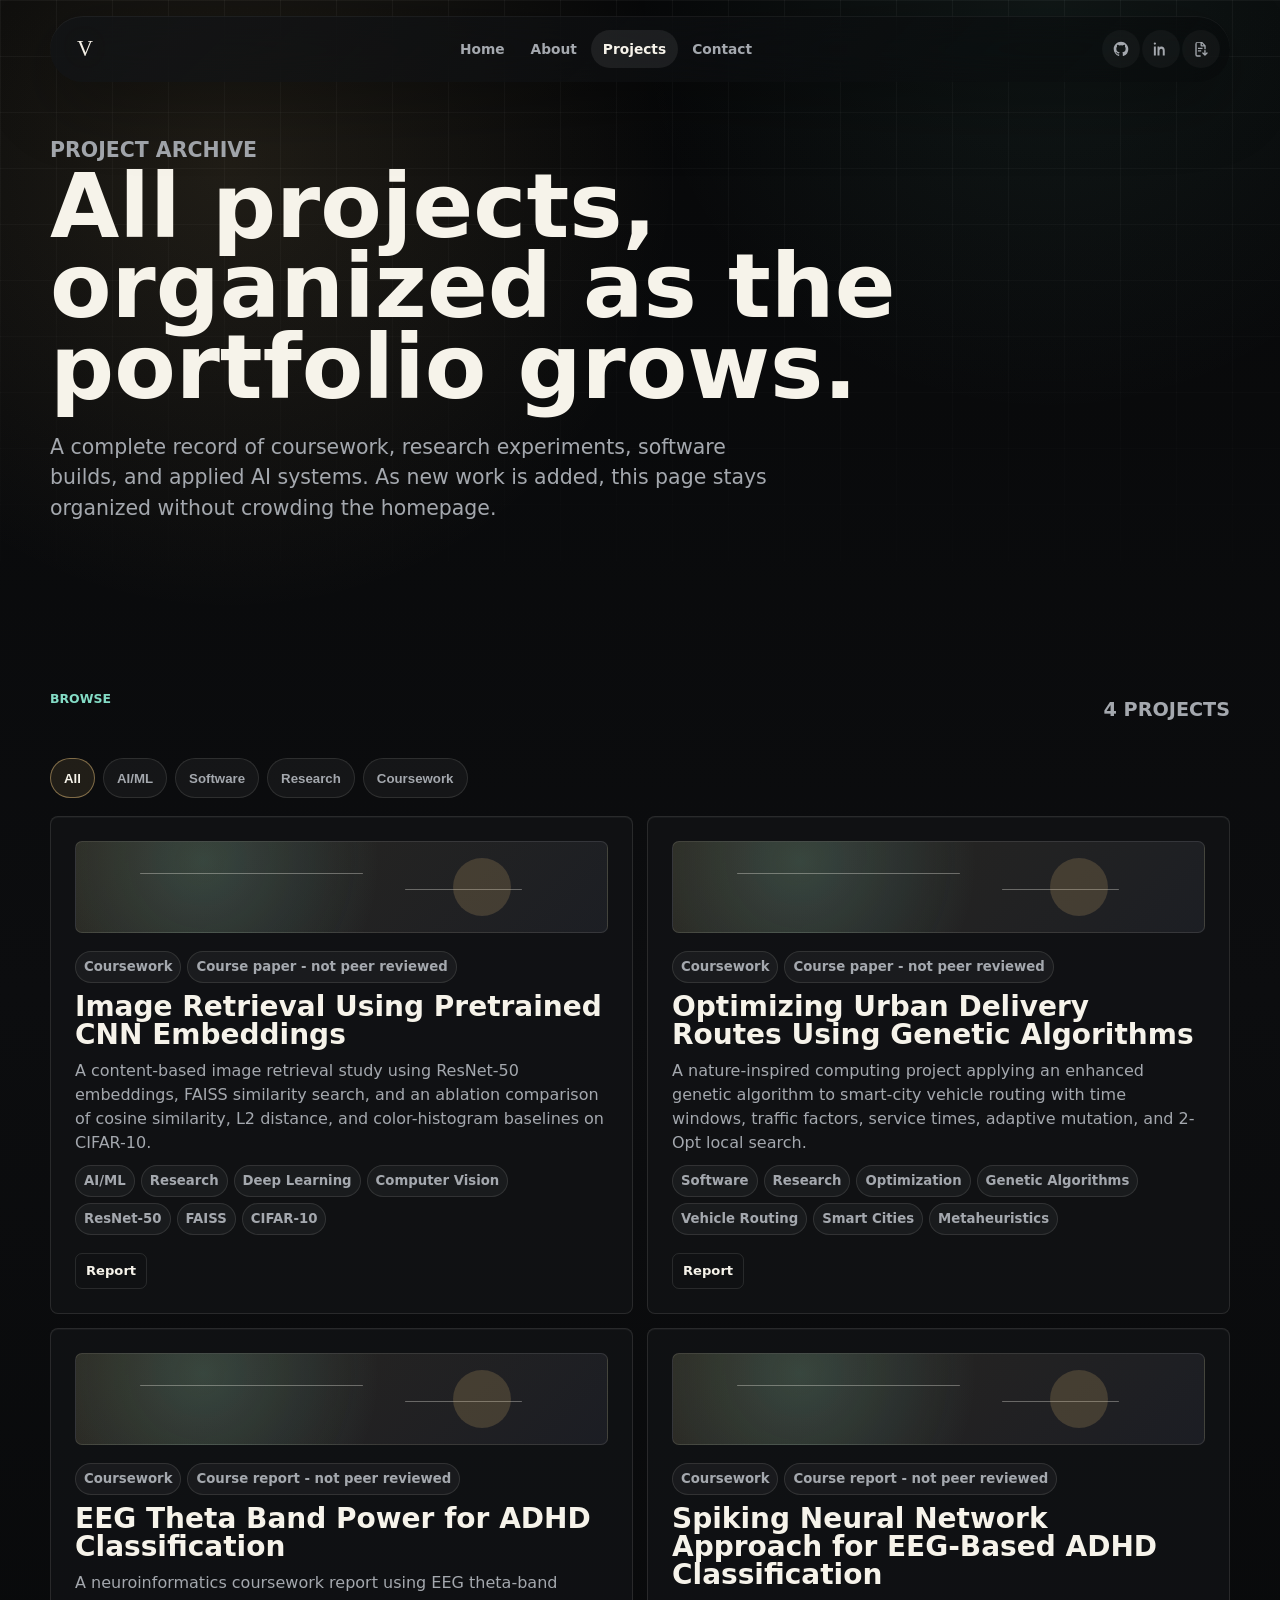
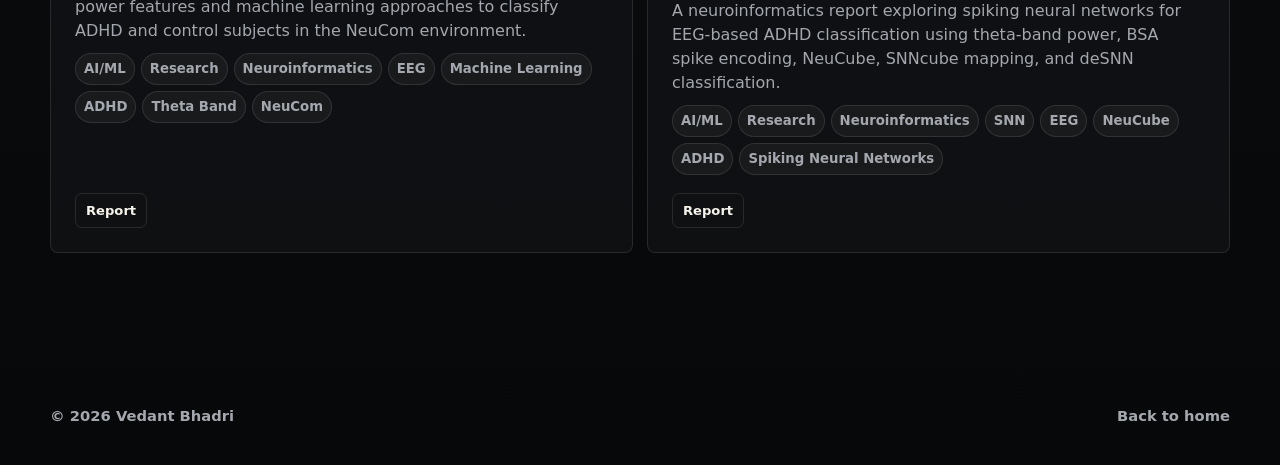
==== projects.html @ 94493e4c "Refine portfolio projects and navigation" ====
<!doctype html>
<html lang="en">
  <head>
    <meta charset="utf-8">
    <meta name="viewport" content="width=device-width, initial-scale=1">
    <meta name="description" content="All projects by Vedant Bhadri across AI, machine learning, software engineering, research, and coursework.">
    <meta property="og:title" content="Projects | Vedant Bhadri">
    <meta property="og:description" content="A project archive for AI, data systems, software engineering, and applied research work.">
    <meta property="og:type" content="website">
    <title>Projects | Vedant Bhadri</title>
    <link rel="stylesheet" href="styles.css">
  </head>
  <body>
    <header class="site-header" data-header>
      <a class="brand" href="index.html#top" aria-label="Vedant Bhadri home">
        <span class="brand-mark" aria-hidden="true">
          <img class="brand-logo" src="assets/logo/vedant-v-logo.svg" alt="">
        </span>
      </a>

      <button class="menu-toggle" type="button" aria-expanded="false" aria-controls="primary-nav" data-menu-toggle>
        <span></span>
        <span></span>
        <span></span>
        <span class="sr-only">Toggle navigation</span>
      </button>

      <nav class="nav" id="primary-nav" aria-label="Primary navigation" data-nav>
        <a href="index.html#top">Home</a>
        <a href="index.html#about">About</a>
        <a href="projects.html" aria-current="page">Projects</a>
        <a href="index.html#contact">Contact</a>
      </nav>

      <div class="header-links" aria-label="External links">
        <a href="https://github.com/vedantbhadri" target="_blank" rel="noopener" aria-label="GitHub profile">
          <svg viewBox="0 0 24 24" aria-hidden="true">
            <path d="M12 2.25c-5.38 0-9.75 4.37-9.75 9.75 0 4.31 2.8 7.96 6.68 9.25.49.09.67-.21.67-.47v-1.69c-2.72.59-3.3-1.16-3.3-1.16-.44-1.13-1.08-1.43-1.08-1.43-.88-.6.07-.59.07-.59.98.07 1.49 1 1.49 1 .86 1.48 2.27 1.05 2.82.8.09-.62.34-1.05.61-1.29-2.17-.25-4.45-1.09-4.45-4.83 0-1.07.38-1.94 1-2.62-.1-.25-.44-1.25.1-2.59 0 0 .82-.26 2.68 1a9.18 9.18 0 0 1 4.88 0c1.86-1.26 2.68-1 2.68-1 .54 1.34.2 2.34.1 2.59.62.68 1 1.55 1 2.62 0 3.75-2.29 4.58-4.46 4.82.35.3.66.89.66 1.8v2.67c0 .26.18.56.68.47A9.76 9.76 0 0 0 21.75 12c0-5.38-4.37-9.75-9.75-9.75Z"></path>
          </svg>
        </a>
        <a href="https://www.linkedin.com/in/vedant-bhadri/" target="_blank" rel="noopener" aria-label="LinkedIn profile">
          <svg viewBox="0 0 24 24" aria-hidden="true">
            <path d="M5.13 8.62H2.5v12.13h2.63V8.62ZM3.82 3.25a1.53 1.53 0 1 0 0 3.06 1.53 1.53 0 0 0 0-3.06Zm6.04 5.37H7.34v12.13h2.63v-6.2c0-1.63.75-2.91 2.35-2.91 1.37 0 2.04.98 2.04 2.76v6.35h2.63V13.9c0-3.42-1.82-5.17-4.25-5.17-1.43 0-2.3.63-2.88 1.38V8.62Z"></path>
          </svg>
        </a>
        <a href="assets/cv/vedant-bhadri-cv.pdf" target="_blank" rel="noopener" aria-label="Open resume PDF">
          <svg viewBox="0 0 24 24" aria-hidden="true">
            <path d="M7 2.75h6.1c.35 0 .69.14.94.39l3.82 3.82c.25.25.39.59.39.94v4.35h-1.8V8.65h-3.8a1.3 1.3 0 0 1-1.3-1.3v-3.8H7c-.41 0-.75.34-.75.75v15.4c0 .41.34.75.75.75h4.5v1.8H7a2.55 2.55 0 0 1-2.55-2.55V5.3A2.55 2.55 0 0 1 7 2.75Zm6.15 1.72v2.38h2.38l-2.38-2.38Zm4.1 8.78a.9.9 0 0 1 .9.9v3.78l1.21-1.21a.9.9 0 1 1 1.28 1.27l-2.75 2.75a.9.9 0 0 1-1.28 0l-2.75-2.75a.9.9 0 1 1 1.28-1.27l1.21 1.21v-3.78a.9.9 0 0 1 .9-.9ZM7.9 10.2h6.2V12H7.9v-1.8Zm0 3.45h4.35v1.8H7.9v-1.8Z"></path>
          </svg>
        </a>
      </div>
    </header>

    <main id="top">
      <section class="archive-hero section-frame" aria-labelledby="archive-title">
        <p class="eyebrow">Project Archive</p>
        <h1 id="archive-title">All projects, organized as the portfolio grows.</h1>
        <p>
          A complete record of coursework, research experiments, software builds, and applied AI systems. As new work is added, this page stays organized without crowding the homepage.
        </p>
      </section>

      <section class="section projects archive-projects" aria-label="Project archive">
        <div class="section-heading split">
          <div>
            <p class="section-kicker">Browse</p>
          </div>
          <p class="project-count" data-project-count>0 projects</p>
        </div>

        <div class="project-toolbar" aria-label="Project filters">
          <button class="filter active" type="button" data-filter="All">All</button>
          <button class="filter" type="button" data-filter="AI/ML">AI/ML</button>
          <button class="filter" type="button" data-filter="Software">Software</button>
          <button class="filter" type="button" data-filter="Research">Research</button>
          <button class="filter" type="button" data-filter="Coursework">Coursework</button>
        </div>

        <div class="project-grid" data-project-grid data-project-mode="all" aria-live="polite"></div>
      </section>
    </main>

    <footer class="site-footer">
      <span>© 2026 Vedant Bhadri</span>
      <a href="index.html#top">Back to home</a>
    </footer>

    <script src="script.js"></script>
  </body>
</html>
---- styles.css ----
:root {
  color-scheme: dark;
  --bg: #070809;
  --bg-soft: #121417;
  --surface: rgba(18, 20, 23, 0.72);
  --surface-strong: rgba(22, 24, 28, 0.94);
  --text: #f6f3ea;
  --muted: #a4a8ae;
  --subtle: #747982;
  --line: rgba(246, 243, 234, 0.11);
  --line-strong: rgba(246, 243, 234, 0.22);
  --accent: #e5c07b;
  --accent-2: #84dcc6;
  --accent-3: #b8c1ec;
  --shadow: 0 28px 90px rgba(0, 0, 0, 0.38);
  --radius: 8px;
  --max: 1180px;
}

* {
  box-sizing: border-box;
}

html {
  scroll-behavior: smooth;
}

body {
  min-height: 100vh;
  margin: 0;
  overflow-x: hidden;
  background:
    radial-gradient(circle at 18% 8%, rgba(229, 192, 123, 0.11), transparent 28rem),
    radial-gradient(circle at 82% 0%, rgba(132, 220, 198, 0.075), transparent 26rem),
    linear-gradient(180deg, #070809 0%, #0c0d0f 48%, #070809 100%);
  color: var(--text);
  font-family: Inter, ui-sans-serif, system-ui, -apple-system, BlinkMacSystemFont, "Segoe UI", sans-serif;
  line-height: 1.5;
}

main {
  overflow: hidden;
}

body::before {
  position: fixed;
  inset: 0;
  z-index: -1;
  pointer-events: none;
  background-image:
    linear-gradient(rgba(255, 255, 255, 0.045) 1px, transparent 1px),
    linear-gradient(90deg, rgba(255, 255, 255, 0.045) 1px, transparent 1px);
  background-size: 56px 56px;
  mask-image: linear-gradient(180deg, #000, transparent 72%);
  content: "";
}

body::selection {
  background: rgba(229, 192, 123, 0.26);
}

a {
  color: inherit;
  text-decoration: none;
}

button,
a {
  -webkit-tap-highlight-color: transparent;
}

a:focus-visible,
button:focus-visible {
  outline: 2px solid var(--accent);
  outline-offset: 4px;
}

.sr-only {
  position: absolute;
  width: 1px;
  height: 1px;
  padding: 0;
  margin: -1px;
  overflow: hidden;
  clip: rect(0, 0, 0, 0);
  white-space: nowrap;
  border: 0;
}

.site-header {
  position: fixed;
  inset: 0 0 auto;
  z-index: 30;
  display: grid;
  grid-template-columns: auto minmax(0, 1fr) auto;
  align-items: center;
  gap: 18px;
  width: min(var(--max), calc(100% - 32px));
  margin: 16px auto 0;
  padding: 8px 10px;
  border: 0;
  border-radius: 999px;
  background: linear-gradient(135deg, rgba(18, 20, 23, 0.78), rgba(7, 8, 9, 0.54));
  box-shadow:
    0 20px 70px rgba(0, 0, 0, 0.32),
    inset 0 1px 0 rgba(255, 255, 255, 0.05);
  backdrop-filter: blur(22px) saturate(145%);
  transition: background 220ms ease, box-shadow 220ms ease, transform 220ms ease;
}

.site-header.is-scrolled {
  background: linear-gradient(135deg, rgba(18, 20, 23, 0.92), rgba(7, 8, 9, 0.8));
  box-shadow:
    0 16px 58px rgba(0, 0, 0, 0.38),
    inset 0 1px 0 rgba(255, 255, 255, 0.06);
  transform: translateY(-2px);
}

.brand,
.nav,
.header-links,
.hero-actions,
.contact-actions,
.project-meta,
.project-actions,
.tag-list {
  display: flex;
  align-items: center;
}

.brand {
  padding: 2px;
  border-radius: 999px;
  font-weight: 800;
}

.brand-mark {
  position: relative;
  display: grid;
  place-items: center;
  width: 46px;
  aspect-ratio: 1;
  border-radius: 0;
  filter: drop-shadow(0 0 14px rgba(229, 192, 123, 0.16));
}

.brand-logo {
  display: block;
  width: 38px;
  height: 38px;
  object-fit: contain;
}

.nav {
  justify-content: center;
  gap: 2px;
  min-width: 0;
}

.nav a,
.header-links a {
  border-radius: 999px;
  color: var(--muted);
  font-size: 0.86rem;
  font-weight: 700;
  transition: background 180ms ease, color 180ms ease, transform 180ms ease;
}

.nav a[aria-current="page"] {
  background: rgba(255, 255, 255, 0.075);
  color: var(--text);
}

.nav a {
  padding: 9px 12px;
}

.header-links {
  gap: 2px;
}

.header-links a {
  display: grid;
  place-items: center;
  width: 38px;
  aspect-ratio: 1;
  padding: 0;
  background: rgba(255, 255, 255, 0.035);
}

.header-links svg {
  width: 18px;
  aspect-ratio: 1;
  fill: currentColor;
}

.nav a:hover,
.header-links a:hover {
  background: rgba(255, 255, 255, 0.075);
  color: var(--text);
  transform: translateY(-1px);
}

.site-footer a:hover {
  background: rgba(255, 255, 255, 0.075);
  color: var(--text);
}

.menu-toggle {
  display: none;
  width: 44px;
  height: 44px;
  place-items: center;
  border: 0;
  border-radius: 50%;
  background: rgba(255, 255, 255, 0.06);
  color: var(--text);
}

.menu-toggle span:not(.sr-only) {
  display: block;
  width: 18px;
  height: 2px;
  margin: 3px 0;
  border-radius: 999px;
  background: currentColor;
}

.section-frame,
.section,
.contact,
.site-footer {
  width: min(var(--max), calc(100% - 36px));
  margin-inline: auto;
}

.hero {
  position: relative;
  min-height: 70svh;
  display: grid;
  grid-template-columns: minmax(0, 1fr);
  gap: 20px;
  align-items: center;
  justify-items: start;
  padding: clamp(100px, 10vh, 132px) 0 clamp(28px, 5vh, 46px);
}

.hero-backdrop,
.hero-backdrop span {
  position: absolute;
  pointer-events: none;
}

.hero-backdrop {
  inset: 0;
  z-index: -3;
  overflow: hidden;
}

.gradient {
  width: 34rem;
  height: 34rem;
  border-radius: 50%;
  filter: blur(28px);
  opacity: 0.18;
  animation: float-gradient 14s ease-in-out infinite alternate;
}

.gradient-one {
  top: 10%;
  right: 12%;
  background: rgba(229, 192, 123, 0.3);
}

.gradient-two {
  bottom: 10%;
  left: 5%;
  background: rgba(132, 220, 198, 0.16);
  animation-delay: -4s;
}

.mesh {
  inset: 8% 0 auto auto;
  width: min(620px, 62vw);
  height: min(620px, 62vw);
  border: 1px solid rgba(255, 255, 255, 0.08);
  border-radius: 50%;
  background:
    linear-gradient(rgba(255, 255, 255, 0.08) 1px, transparent 1px),
    linear-gradient(90deg, rgba(255, 255, 255, 0.08) 1px, transparent 1px);
  background-size: 28px 28px;
  mask-image: radial-gradient(circle, #000, transparent 70%);
  animation: slow-rotate 26s linear infinite;
}

.hero-content {
  grid-column: 1;
  max-width: 980px;
}

.eyebrow,
.section-kicker {
  margin: 0 0 16px;
  color: var(--accent-2);
  font-size: 0.78rem;
  font-weight: 800;
  letter-spacing: 0;
  text-transform: uppercase;
}

h1,
h2,
h3,
p {
  margin-top: 0;
}

h1 {
  max-width: 760px;
  margin-bottom: 24px;
  font-size: clamp(4rem, 8vw, 8rem);
  line-height: 0.9;
  letter-spacing: 0;
}

h2 {
  letter-spacing: 0;
}

.hero-copy {
  max-width: 680px;
  margin-bottom: 30px;
  color: var(--muted);
  font-size: clamp(1.08rem, 1.8vw, 1.35rem);
}

.hero-actions,
.contact-actions {
  gap: 12px;
  flex-wrap: wrap;
}

.button {
  position: relative;
  display: inline-flex;
  align-items: center;
  justify-content: center;
  min-height: 48px;
  padding: 13px 18px;
  border: 1px solid var(--line-strong);
  border-radius: 7px;
  overflow: hidden;
  color: var(--text);
  font-weight: 800;
  transition: transform 180ms ease, border-color 180ms ease, background 180ms ease, color 180ms ease;
}

.button:hover {
  transform: translateY(-2px);
}

.button.primary {
  border-color: rgba(229, 192, 123, 0.72);
  background: linear-gradient(135deg, #f6f3ea, #e5c07b);
  color: #070809;
  box-shadow: 0 18px 42px rgba(229, 192, 123, 0.14);
}

.button.secondary {
  background: rgba(255, 255, 255, 0.06);
}

.button.ghost {
  background: transparent;
  color: var(--muted);
}

.button.ghost:hover,
.button.secondary:hover {
  border-color: rgba(229, 192, 123, 0.5);
  color: var(--text);
}

.section {
  padding: clamp(76px, 11vw, 128px) 0;
}

.section-heading {
  max-width: 760px;
  margin-bottom: 34px;
}

.section-heading.split {
  max-width: none;
  display: grid;
  grid-template-columns: minmax(0, 0.9fr) minmax(280px, 0.7fr);
  gap: clamp(28px, 7vw, 90px);
  align-items: end;
}

.project-preview-heading {
  max-width: 980px;
}

.project-count {
  justify-self: end;
}

.section-heading h2,
.contact h2 {
  margin-bottom: 0;
  font-size: clamp(2.1rem, 4.4vw, 4.8rem);
  line-height: 1;
}

.section-heading p:not(.section-kicker),
.contact p,
.about-copy {
  color: var(--muted);
  font-size: clamp(1.02rem, 1.8vw, 1.2rem);
}

.archive-hero {
  position: relative;
  padding: clamp(128px, 15vh, 168px) 0 clamp(54px, 8vw, 94px);
}

.archive-hero h1 {
  max-width: 900px;
  font-size: clamp(3.3rem, 7vw, 7rem);
}

.archive-hero p {
  max-width: 720px;
  margin-bottom: 0;
  color: var(--muted);
  font-size: clamp(1.08rem, 1.8vw, 1.28rem);
}

.archive-projects {
  padding-top: clamp(36px, 6vw, 72px);
}

.project-count {
  margin: 0;
  color: var(--accent);
  font-size: 0.92rem;
  font-weight: 850;
  text-transform: uppercase;
}

.about-grid {
  display: grid;
  grid-template-columns: minmax(0, 0.88fr) minmax(300px, 1.12fr);
  gap: clamp(28px, 7vw, 90px);
  align-items: start;
}

.about-copy {
  max-width: 650px;
  margin-bottom: 0;
}

.interest-cloud {
  display: flex;
  flex-wrap: wrap;
  gap: 10px;
}

.interest-cloud span,
.tag-list span,
.project-meta span,
.filter {
  border: 1px solid var(--line);
  border-radius: 999px;
  background: rgba(255, 255, 255, 0.045);
  color: var(--muted);
  font-size: 0.83rem;
  font-weight: 750;
}

.interest-cloud span {
  padding: 12px 14px;
}

.project-toolbar {
  display: flex;
  gap: 8px;
  flex-wrap: wrap;
  margin: 0 0 18px;
}

.filter {
  min-height: 40px;
  padding: 9px 13px;
  cursor: pointer;
  transition: background 180ms ease, border-color 180ms ease, color 180ms ease;
}

.filter:hover,
.filter.active {
  border-color: rgba(229, 192, 123, 0.48);
  background: rgba(229, 192, 123, 0.1);
  color: var(--text);
}

.project-grid {
  display: grid;
  grid-template-columns: repeat(2, minmax(0, 1fr));
  gap: 14px;
}

.project-card {
  position: relative;
  min-height: 310px;
  display: grid;
  grid-template-rows: auto 1fr auto;
  gap: 18px;
  padding: clamp(18px, 3vw, 24px);
  border: 1px solid var(--line);
  border-radius: var(--radius);
  overflow: hidden;
  background: var(--surface);
  box-shadow: inset 0 1px 0 rgba(255, 255, 255, 0.04);
  transform-style: preserve-3d;
  transition: transform 220ms ease, border-color 220ms ease, box-shadow 220ms ease, background 220ms ease;
}

.project-card:hover {
  border-color: rgba(229, 192, 123, 0.4);
  box-shadow: 0 26px 80px rgba(0, 0, 0, 0.28);
}

.project-visual {
  position: relative;
  min-height: 92px;
  border: 1px solid var(--line);
  border-radius: 7px;
  overflow: hidden;
  background:
    radial-gradient(circle at 24% 22%, rgba(132, 220, 198, 0.18), transparent 11rem),
    linear-gradient(135deg, rgba(229, 192, 123, 0.13), rgba(184, 193, 236, 0.08));
}

.project-visual span {
  position: absolute;
  border-radius: 999px;
  background: rgba(246, 243, 234, 0.34);
}

.project-visual span:nth-child(1) {
  width: 42%;
  height: 1px;
  top: 34%;
  left: 12%;
}

.project-visual span:nth-child(2) {
  width: 22%;
  height: 1px;
  top: 52%;
  right: 16%;
}

.project-visual span:nth-child(3) {
  width: 58px;
  aspect-ratio: 1;
  right: 18%;
  bottom: 18%;
  background: rgba(229, 192, 123, 0.18);
}

.project-content {
  display: grid;
  align-content: start;
  gap: 10px;
}

.project-meta,
.tag-list,
.project-actions {
  gap: 6px;
  flex-wrap: wrap;
}

.project-meta span,
.tag-list span {
  padding: 5px 8px;
}

.project-card h3 {
  margin: 0;
  font-size: clamp(1.25rem, 2.2vw, 1.75rem);
  line-height: 1;
}

.project-card p {
  max-width: 590px;
  margin: 0;
  color: var(--muted);
}

.project-actions a {
  display: inline-flex;
  min-height: 34px;
  align-items: center;
  padding: 7px 10px;
  border: 1px solid var(--line);
  border-radius: 7px;
  color: var(--text);
  font-size: 0.82rem;
  font-weight: 800;
  transition: border-color 180ms ease, background 180ms ease;
}

.project-footer {
  display: flex;
  justify-content: center;
  padding-top: 22px;
}

.project-actions a:hover {
  border-color: rgba(229, 192, 123, 0.46);
  background: rgba(229, 192, 123, 0.08);
}

.contact {
  display: grid;
  grid-template-columns: minmax(0, 1fr) minmax(320px, 0.62fr);
  gap: clamp(28px, 7vw, 86px);
  align-items: start;
  padding: clamp(28px, 6vw, 58px);
  border: 1px solid var(--line);
  border-radius: var(--radius);
  background: linear-gradient(135deg, rgba(255, 255, 255, 0.075), rgba(255, 255, 255, 0.035));
  box-shadow: var(--shadow);
}

.contact {
  position: relative;
  margin-bottom: clamp(24px, 5vw, 54px);
  overflow: hidden;
}

.contact::before {
  position: absolute;
  inset: auto 8% -38% auto;
  width: min(420px, 44vw);
  aspect-ratio: 1;
  border-radius: 50%;
  background: radial-gradient(circle, rgba(229, 192, 123, 0.14), transparent 68%);
  pointer-events: none;
  content: "";
}

.contact-copy {
  position: relative;
  z-index: 1;
  display: grid;
  gap: 20px;
}

.contact-copy h2 {
  max-width: 760px;
}

.contact-copy p {
  max-width: 620px;
  margin-bottom: 0;
}

.contact-points {
  display: flex;
  flex-wrap: wrap;
  gap: 8px;
  padding-top: 4px;
}

.contact-points span {
  display: inline-flex;
  align-items: center;
  min-height: 34px;
  padding: 8px 11px;
  border: 1px solid var(--line);
  border-radius: 999px;
  background: rgba(255, 255, 255, 0.045);
  color: var(--muted);
  font-size: 0.84rem;
  font-weight: 800;
}

.contact-card {
  position: relative;
  z-index: 1;
  display: grid;
  align-self: center;
  width: 100%;
  padding: 20px;
  border: 1px solid var(--line);
  border-radius: var(--radius);
  background:
    linear-gradient(180deg, rgba(255, 255, 255, 0.08), rgba(255, 255, 255, 0.035)),
    rgba(7, 8, 9, 0.28);
  box-shadow: inset 0 1px 0 rgba(255, 255, 255, 0.05);
}

.contact-actions {
  display: grid;
  grid-template-columns: 1fr 1fr;
  gap: 10px;
  width: 100%;
  padding-top: 4px;
}

.contact-actions .button {
  min-height: 44px;
}

.contact-actions .button.primary {
  grid-column: 1 / -1;
}

.site-footer {
  display: flex;
  justify-content: space-between;
  gap: 16px;
  padding: 24px 0 38px;
  color: var(--muted);
  font-size: 0.92rem;
  font-weight: 750;
}

.motion-ready .reveal {
  opacity: 0;
  transform: translateY(18px);
}

.motion-ready .reveal.is-visible {
  opacity: 1;
  transform: translateY(0);
  transition: opacity 650ms ease, transform 650ms ease;
  transition-delay: var(--delay, 0ms);
}

@keyframes float-gradient {
  from {
    transform: translate3d(0, 0, 0) scale(1);
  }

  to {
    transform: translate3d(3%, -4%, 0) scale(1.06);
  }
}

@keyframes slow-rotate {
  from {
    transform: rotate(0deg);
  }

  to {
    transform: rotate(360deg);
  }
}

@media (max-width: 920px) {
  .site-header {
    grid-template-columns: auto auto;
    gap: 10px;
    border-radius: 24px;
  }

  .menu-toggle {
    display: grid;
    justify-self: end;
  }

  .nav,
  .header-links {
    display: none;
  }

  .nav-open .nav,
  .nav-open .header-links {
    display: grid;
    grid-column: 1 / -1;
    justify-content: stretch;
    gap: 5px;
  }

  .nav-open .header-links {
    grid-template-columns: repeat(3, minmax(0, 1fr));
    padding-top: 2px;
  }

  .nav a,
  .header-links a {
    width: 100%;
    min-height: 44px;
    aspect-ratio: auto;
    padding: 12px;
    background: rgba(255, 255, 255, 0.045);
    text-align: center;
  }

  .hero,
  .about-grid,
  .section-heading.split,
  .contact {
    grid-template-columns: 1fr;
  }

  .project-count {
    justify-self: start;
  }

  .hero {
    min-height: auto;
    padding-top: 140px;
  }

  .hero-content {
    grid-column: 1;
    order: 1;
  }

  h1 {
    max-width: 100%;
    font-size: clamp(3.25rem, 12vw, 6rem);
  }

  .project-grid {
    grid-template-columns: 1fr;
  }

  .contact-actions {
    justify-self: stretch;
  }
}

@media (max-width: 560px) {
  .site-header,
  .section-frame,
  .section,
  .contact,
  .site-footer {
    width: calc(100% - 28px);
  }

  .site-header {
    margin-top: 10px;
    padding: 7px;
  }

  .hero {
    padding-top: 106px;
    gap: 18px;
  }

  h1 {
    max-width: 100%;
    font-size: clamp(2.5rem, 10.5vw, 3.25rem);
  }

  .hero-copy {
    font-size: 1rem;
  }

  .contact-actions .button {
    width: 100%;
  }

  .contact-actions {
    grid-template-columns: 1fr;
  }

  .contact-actions .button.primary {
    grid-column: auto;
  }

  .project-card,
  .contact {
    padding: 20px;
  }

  .project-card {
    min-height: 0;
  }

  .project-visual {
    min-height: 110px;
  }

  .site-footer {
    flex-direction: column;
  }
}

@media (prefers-reduced-motion: reduce) {
  *,
  *::before,
  *::after {
    scroll-behavior: auto !important;
    animation-duration: 0.001ms !important;
    animation-iteration-count: 1 !important;
    transition-duration: 0.001ms !important;
  }

  .motion-ready .reveal {
    opacity: 1;
    transform: none;
  }
}
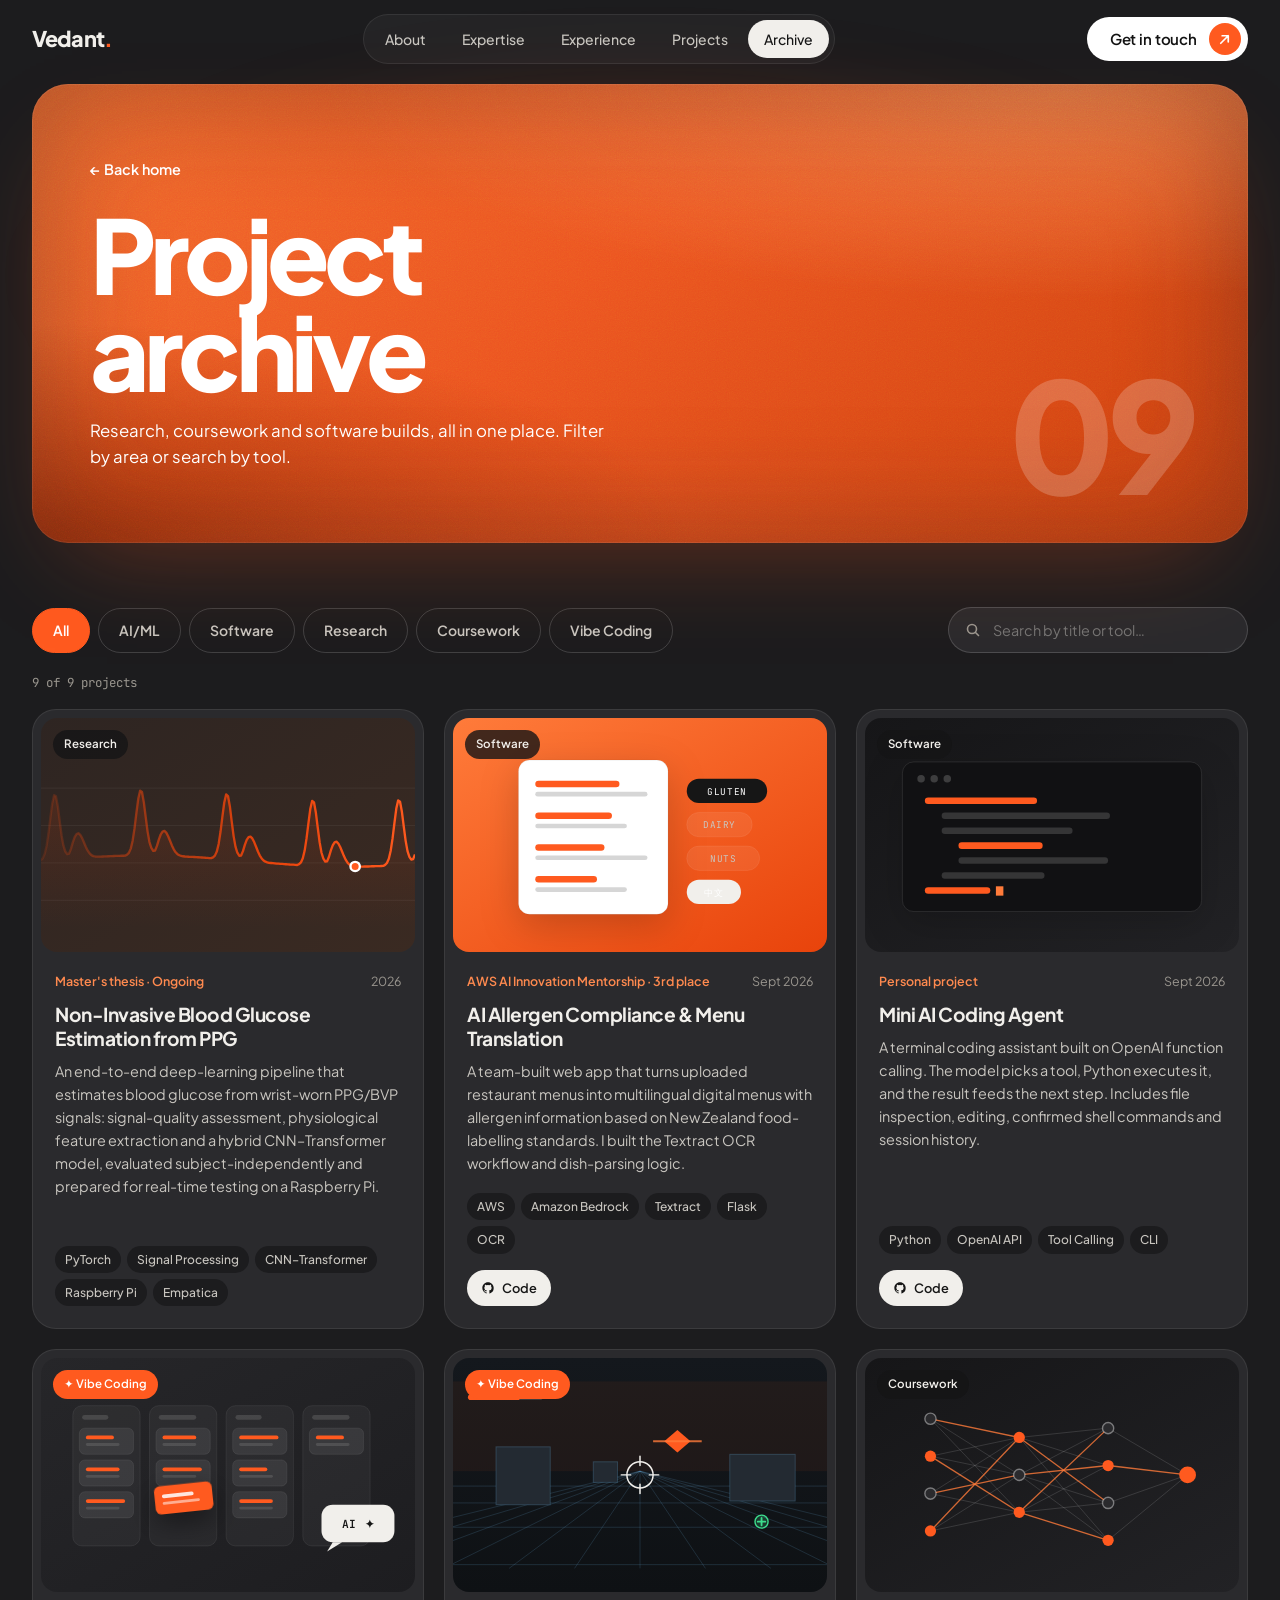
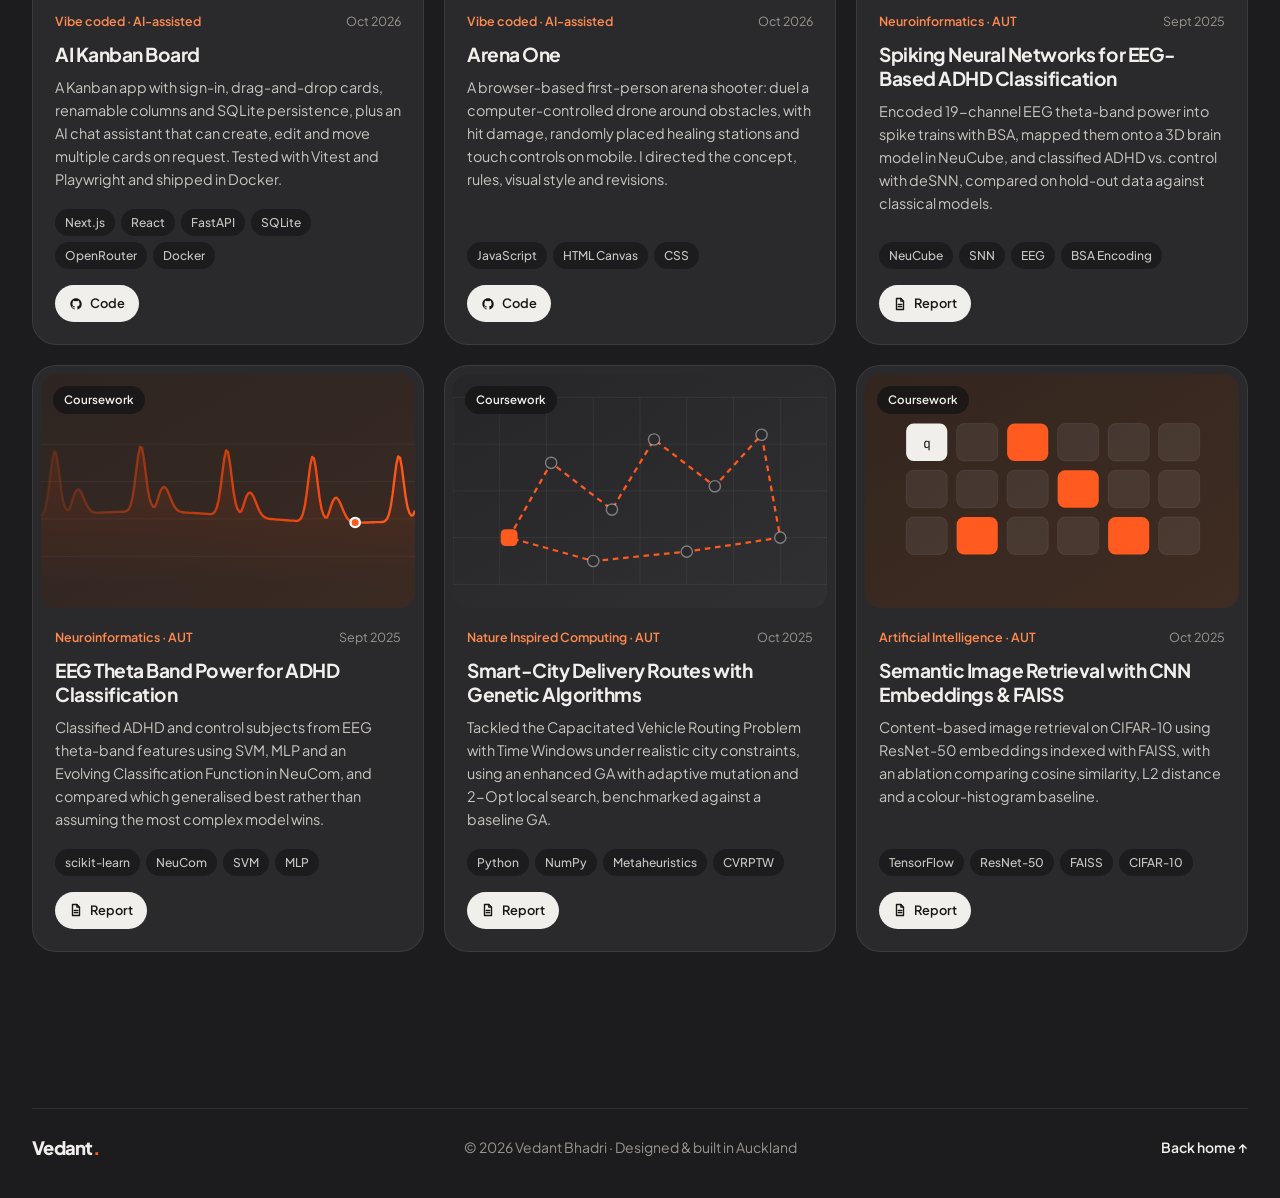
==== commit 38c9d787: "Redesign portfolio: graphite theme with orange hero Rebuilds the site with a new layout and visual d" ====
--- a/projects.html
+++ b/projects.html
@@ -1,90 +1,93 @@
 <!doctype html>
-<html lang="en">
+<html lang="en" data-theme="graphite">
   <head>
     <meta charset="utf-8">
     <meta name="viewport" content="width=device-width, initial-scale=1">
-    <meta name="description" content="All projects by Vedant Bhadri across AI, machine learning, software engineering, research, and coursework.">
-    <meta property="og:title" content="Projects | Vedant Bhadri">
-    <meta property="og:description" content="A project archive for AI, data systems, software engineering, and applied research work.">
-    <meta property="og:type" content="website">
-    <title>Projects | Vedant Bhadri</title>
-    <link rel="stylesheet" href="styles.css">
+    <title>Project Archive · Vedant Bhadri</title>
+    <meta name="description" content="All projects by Vedant Bhadri: research, coursework and software builds in AI, ML and engineering.">
+    <meta name="theme-color" content="#1c1c1e">
+    <link rel="icon" href="assets/logo/favicon.svg" type="image/svg+xml">
+    <link rel="preconnect" href="https://fonts.googleapis.com">
+    <link rel="preconnect" href="https://fonts.gstatic.com" crossorigin>
+    <link href="https://fonts.googleapis.com/css2?family=Plus+Jakarta+Sans:wght@400;500;600;700;800&family=JetBrains+Mono:wght@400;500&display=swap" rel="stylesheet">
+    <link rel="stylesheet" href="css/styles.css">
   </head>
   <body>
-    <header class="site-header" data-header>
-      <a class="brand" href="index.html#top" aria-label="Vedant Bhadri home">
-        <span class="brand-mark" aria-hidden="true">
-          <img class="brand-logo" src="assets/logo/vedant-v-logo.svg" alt="">
-        </span>
-      </a>
+    <a class="skip-link" href="#main">Skip to content</a>
 
-      <button class="menu-toggle" type="button" aria-expanded="false" aria-controls="primary-nav" data-menu-toggle>
-        <span></span>
-        <span></span>
-        <span></span>
-        <span class="sr-only">Toggle navigation</span>
-      </button>
-
-      <nav class="nav" id="primary-nav" aria-label="Primary navigation" data-nav>
-        <a href="index.html#top">Home</a>
+    <header class="nav-wrap" data-header>
+      <nav class="nav container" aria-label="Primary">
+        <a class="brand" href="index.html" aria-label="Vedant Bhadri, home">Vedant<span>.</span></a>
+        <div class="nav-links" data-nav>
+          <a href="index.html#about">About</a>
+          <a href="index.html#expertise">Expertise</a>
+          <a href="index.html#experience">Experience</a>
+          <a href="index.html#projects">Projects</a>
+          <a href="projects.html" aria-current="page">Archive</a>
+        </div>
+        <a class="pill-btn pill-btn-light nav-cta" href="index.html#contact">
+          Get in touch
+          <span class="pill-arrow" aria-hidden="true"><svg viewBox="0 0 16 16"><path d="M4 12 12 4M5.5 4H12v6.5"/></svg></span>
+        </a>
+        <button class="menu-btn" type="button" aria-expanded="false" aria-controls="mobile-menu" data-menu-btn>
+          <span></span><span></span>
+          <span class="sr-only">Menu</span>
+        </button>
+      </nav>
+      <div class="mobile-menu container" id="mobile-menu" data-mobile-menu>
         <a href="index.html#about">About</a>
-        <a href="projects.html" aria-current="page">Projects</a>
+        <a href="index.html#expertise">Expertise</a>
+        <a href="index.html#experience">Experience</a>
+        <a href="index.html#projects">Projects</a>
+        <a href="projects.html" aria-current="page">Archive</a>
         <a href="index.html#contact">Contact</a>
-      </nav>
-
-      <div class="header-links" aria-label="External links">
-        <a href="https://github.com/vedantbhadri" target="_blank" rel="noopener" aria-label="GitHub profile">
-          <svg viewBox="0 0 24 24" aria-hidden="true">
-            <path d="M12 2.25c-5.38 0-9.75 4.37-9.75 9.75 0 4.31 2.8 7.96 6.68 9.25.49.09.67-.21.67-.47v-1.69c-2.72.59-3.3-1.16-3.3-1.16-.44-1.13-1.08-1.43-1.08-1.43-.88-.6.07-.59.07-.59.98.07 1.49 1 1.49 1 .86 1.48 2.27 1.05 2.82.8.09-.62.34-1.05.61-1.29-2.17-.25-4.45-1.09-4.45-4.83 0-1.07.38-1.94 1-2.62-.1-.25-.44-1.25.1-2.59 0 0 .82-.26 2.68 1a9.18 9.18 0 0 1 4.88 0c1.86-1.26 2.68-1 2.68-1 .54 1.34.2 2.34.1 2.59.62.68 1 1.55 1 2.62 0 3.75-2.29 4.58-4.46 4.82.35.3.66.89.66 1.8v2.67c0 .26.18.56.68.47A9.76 9.76 0 0 0 21.75 12c0-5.38-4.37-9.75-9.75-9.75Z"></path>
-          </svg>
-        </a>
-        <a href="https://www.linkedin.com/in/vedant-bhadri/" target="_blank" rel="noopener" aria-label="LinkedIn profile">
-          <svg viewBox="0 0 24 24" aria-hidden="true">
-            <path d="M5.13 8.62H2.5v12.13h2.63V8.62ZM3.82 3.25a1.53 1.53 0 1 0 0 3.06 1.53 1.53 0 0 0 0-3.06Zm6.04 5.37H7.34v12.13h2.63v-6.2c0-1.63.75-2.91 2.35-2.91 1.37 0 2.04.98 2.04 2.76v6.35h2.63V13.9c0-3.42-1.82-5.17-4.25-5.17-1.43 0-2.3.63-2.88 1.38V8.62Z"></path>
-          </svg>
-        </a>
-        <a href="assets/cv/vedant-bhadri-cv.pdf" target="_blank" rel="noopener" aria-label="Open resume PDF">
-          <svg viewBox="0 0 24 24" aria-hidden="true">
-            <path d="M7 2.75h6.1c.35 0 .69.14.94.39l3.82 3.82c.25.25.39.59.39.94v4.35h-1.8V8.65h-3.8a1.3 1.3 0 0 1-1.3-1.3v-3.8H7c-.41 0-.75.34-.75.75v15.4c0 .41.34.75.75.75h4.5v1.8H7a2.55 2.55 0 0 1-2.55-2.55V5.3A2.55 2.55 0 0 1 7 2.75Zm6.15 1.72v2.38h2.38l-2.38-2.38Zm4.1 8.78a.9.9 0 0 1 .9.9v3.78l1.21-1.21a.9.9 0 1 1 1.28 1.27l-2.75 2.75a.9.9 0 0 1-1.28 0l-2.75-2.75a.9.9 0 1 1 1.28-1.27l1.21 1.21v-3.78a.9.9 0 0 1 .9-.9ZM7.9 10.2h6.2V12H7.9v-1.8Zm0 3.45h4.35v1.8H7.9v-1.8Z"></path>
-          </svg>
-        </a>
       </div>
     </header>
 
-    <main id="top">
-      <section class="archive-hero section-frame" aria-labelledby="archive-title">
-        <p class="eyebrow">Project Archive</p>
-        <h1 id="archive-title">All projects, organized as the portfolio grows.</h1>
-        <p>
-          A complete record of coursework, research experiments, software builds, and applied AI systems. As new work is added, this page stays organized without crowding the homepage.
-        </p>
+    <main id="main">
+      <section class="archive-shell" aria-labelledby="archive-title">
+        <div class="container archive-hero">
+          <div class="hero-grain" aria-hidden="true"></div>
+          <a class="back-link reveal" href="index.html">← Back home</a>
+          <h1 id="archive-title" class="reveal">Project<br>archive</h1>
+          <p class="reveal">Research, coursework and software builds, all in one place. Filter by area or search by tool.</p>
+          <span class="archive-count" data-total aria-hidden="true">07</span>
+        </div>
       </section>
 
-      <section class="section projects archive-projects" aria-label="Project archive">
-        <div class="section-heading split">
-          <div>
-            <p class="section-kicker">Browse</p>
+      <section class="section section-archive" aria-label="All projects">
+        <div class="container">
+          <div class="toolbar reveal">
+            <div class="filters" role="tablist" aria-label="Filter projects" data-filters>
+              <button class="filter is-active" type="button" role="tab" aria-selected="true" data-filter="All">All</button>
+              <button class="filter" type="button" role="tab" aria-selected="false" data-filter="AI/ML">AI/ML</button>
+              <button class="filter" type="button" role="tab" aria-selected="false" data-filter="Software">Software</button>
+              <button class="filter" type="button" role="tab" aria-selected="false" data-filter="Research">Research</button>
+              <button class="filter" type="button" role="tab" aria-selected="false" data-filter="Coursework">Coursework</button>
+              <button class="filter" type="button" role="tab" aria-selected="false" data-filter="Vibe Coding">Vibe Coding</button>
+            </div>
+            <label class="search">
+              <svg viewBox="0 0 16 16" aria-hidden="true"><circle cx="7" cy="7" r="4.5"/><path d="m10.5 10.5 3 3"/></svg>
+              <span class="sr-only">Search projects</span>
+              <input type="search" placeholder="Search by title or tool…" data-search>
+            </label>
           </div>
-          <p class="project-count" data-project-count>0 projects</p>
+          <p class="count" data-count aria-live="polite"></p>
+          <div class="work-grid" data-projects="all"></div>
+          <p class="empty" data-empty hidden>No projects match that search, yet.</p>
         </div>
-
-        <div class="project-toolbar" aria-label="Project filters">
-          <button class="filter active" type="button" data-filter="All">All</button>
-          <button class="filter" type="button" data-filter="AI/ML">AI/ML</button>
-          <button class="filter" type="button" data-filter="Software">Software</button>
-          <button class="filter" type="button" data-filter="Research">Research</button>
-          <button class="filter" type="button" data-filter="Coursework">Coursework</button>
-        </div>
-
-        <div class="project-grid" data-project-grid data-project-mode="all" aria-live="polite"></div>
       </section>
     </main>
 
-    <footer class="site-footer">
-      <span>© 2026 Vedant Bhadri</span>
-      <a href="index.html#top">Back to home</a>
+    <footer class="footer">
+      <div class="container footer-inner">
+        <a class="brand" href="index.html">Vedant<span>.</span></a>
+        <p>© <span data-year>2026</span> Vedant Bhadri · Designed &amp; built in Auckland</p>
+        <a class="footer-top" href="index.html">Back home ↑</a>
+      </div>
     </footer>
 
-    <script src="script.js"></script>
+    <script src="js/data.js"></script>
+    <script src="js/main.js"></script>
   </body>
 </html>
--- a/css/styles.css
+++ b/css/styles.css
@@ -0,0 +1,705 @@
+/* =========================================================
+   Vedant Bhadri · Portfolio v2
+   Light base · vivid orange hero · ink contrast bands
+   ========================================================= */
+
+:root {
+  color-scheme: light;
+
+  --bg: #f4f1ec;
+  --bg-alt: #ebe6de;
+  --surface: #ffffff;
+
+  --ink: #121212;
+  --ink-2: #3a3a3a;
+  --muted: #6f6a63;
+  --line: rgba(18, 18, 18, 0.09);
+  --line-2: rgba(18, 18, 18, 0.16);
+
+  --orange: #ff5a1f;
+  --orange-2: #ff7b3a;
+  --orange-deep: #e8430b;
+  --orange-soft: #ffe6da;
+  --band: #161514;
+  --accent-text: var(--orange-deep);
+  --solid-bg: var(--ink);          /* filled dark buttons, active pills, badges */
+  --solid-fg: #fff;
+  --nav-bg: rgba(244, 241, 236, .82);
+  --chip-bg: rgba(255,255,255,.6);
+  --hover-tint: rgba(18,18,18,.05);
+  --accent: var(--orange-deep);   /* used by generated SVG visuals */
+  --accent-2: var(--orange);
+
+  --font: "Plus Jakarta Sans", ui-sans-serif, system-ui, -apple-system, "Segoe UI", sans-serif;
+  --mono: "JetBrains Mono", ui-monospace, "SF Mono", Menlo, monospace;
+
+  --r-sm: 14px;
+  --r: 24px;
+  --r-lg: 36px;
+
+  --shadow: 0 1px 2px rgba(18,18,18,.04), 0 18px 40px -18px rgba(18,18,18,.18);
+  --shadow-orange: 0 30px 60px -24px rgba(232, 67, 11, 0.55);
+
+  --max: 1240px;
+  --gutter: clamp(16px, 3.5vw, 32px);
+  --ease: cubic-bezier(0.22, 1, 0.36, 1);
+}
+
+/* ---------- Base ---------- */
+*, *::before, *::after { box-sizing: border-box; }
+html { scroll-behavior: smooth; scroll-padding-top: 90px; -webkit-text-size-adjust: 100%; }
+body {
+  margin: 0;
+  background: var(--bg);
+  color: var(--ink);
+  font-family: var(--font);
+  font-size: 16px;
+  line-height: 1.6;
+  -webkit-font-smoothing: antialiased;
+  overflow-x: hidden;
+}
+::selection { background: var(--orange); color: #fff; }
+img, svg { display: block; max-width: 100%; }
+a { color: inherit; text-decoration: none; }
+button { font: inherit; color: inherit; }
+h1, h2, h3, p { margin: 0; }
+h1, h2, h3 { letter-spacing: -0.035em; line-height: 1.05; font-weight: 700; }
+:focus-visible { outline: 2px solid var(--orange); outline-offset: 3px; border-radius: 8px; }
+
+.container { width: min(var(--max), 100% - 2 * var(--gutter)); margin-inline: auto; }
+.sr-only { position: absolute; width: 1px; height: 1px; overflow: hidden; clip: rect(0 0 0 0); white-space: nowrap; }
+.skip-link {
+  position: fixed; left: 16px; top: -60px; z-index: 100; padding: 10px 16px;
+  border-radius: 999px; background: var(--ink); color: #fff; transition: top .2s;
+}
+.skip-link:focus { top: 16px; }
+
+/* ---------- Pill buttons (arrow badge) ---------- */
+.pill-btn {
+  display: inline-flex; align-items: center; gap: 12px;
+  min-height: 48px; padding: 0 6px 0 22px;
+  border: 1px solid transparent; border-radius: 999px;
+  font-size: 0.9375rem; font-weight: 600; letter-spacing: -0.01em;
+  cursor: pointer; white-space: nowrap;
+  transition: transform .3s var(--ease), background .2s, color .2s, border-color .2s, box-shadow .3s var(--ease);
+}
+.pill-btn:not(:has(.pill-arrow)) { padding: 0 22px; }
+.pill-btn:hover { transform: translateY(-2px); }
+.pill-arrow {
+  display: grid; place-items: center; flex: none;
+  width: 36px; height: 36px; border-radius: 50%;
+  background: var(--orange); color: #fff;
+  transition: transform .35s var(--ease), background .2s;
+}
+.pill-arrow svg { width: 15px; height: 15px; fill: none; stroke: currentColor; stroke-width: 1.8; stroke-linecap: round; stroke-linejoin: round; }
+.pill-btn:hover .pill-arrow { transform: rotate(45deg); }
+.pill-btn[data-copy]:hover .pill-arrow { transform: none; }
+
+.pill-btn-light { background: #fff; color: #121212; box-shadow: 0 8px 24px -10px rgba(0,0,0,.35); }
+.pill-btn-dark { background: var(--solid-bg); color: var(--solid-fg); }
+.pill-btn-dark:hover { background: var(--solid-bg); filter: brightness(1.15); box-shadow: 0 14px 28px -12px rgba(0,0,0,.5); }
+.pill-btn-outline { border-color: rgba(255,255,255,.55); color: #fff; }
+.pill-btn-outline:hover { background: rgba(255,255,255,.14); border-color: #fff; }
+.pill-btn-outline-dark { border-color: var(--line-2); color: var(--ink); }
+.pill-btn-outline-dark:hover { border-color: var(--ink); background: var(--surface); }
+
+/* ---------- Nav ---------- */
+.nav-wrap {
+  position: fixed; inset: 0 0 auto; z-index: 50;
+  padding: 14px 0;
+  transition: padding .35s var(--ease), background .35s, box-shadow .35s;
+}
+.nav-wrap.is-scrolled {
+  padding: 8px 0;
+  background: var(--nav-bg);
+  box-shadow: 0 1px 0 var(--line);
+  backdrop-filter: saturate(1.4) blur(16px); -webkit-backdrop-filter: saturate(1.4) blur(16px);
+}
+.nav { display: flex; align-items: center; gap: 16px; }
+.brand { font-size: 1.35rem; font-weight: 800; letter-spacing: -0.04em; margin-right: auto; }
+.brand span { color: var(--orange); }
+.nav-links { display: flex; gap: 4px; padding: 5px; border-radius: 999px; background: var(--chip-bg); border: 1px solid var(--line); }
+.nav-links a {
+  padding: 8px 16px; border-radius: 999px;
+  font-size: 0.875rem; font-weight: 500; color: var(--ink-2);
+  transition: background .2s, color .2s;
+}
+.nav-links a:hover { color: var(--ink); background: var(--hover-tint); }
+.nav-links a.is-active, .nav-links a[aria-current="page"] { background: var(--solid-bg); color: var(--solid-fg); }
+.nav-cta { margin-left: auto; min-height: 44px; }
+.nav-cta .pill-arrow { width: 32px; height: 32px; }
+.nav-wrap:not(.is-scrolled) .nav-cta { box-shadow: none; border-color: var(--line); }
+
+.menu-btn {
+  display: none; position: relative; width: 44px; height: 44px; border: 0; border-radius: 50%;
+  background: var(--solid-bg); cursor: pointer;
+}
+.menu-btn span:not(.sr-only) { position: absolute; left: 14px; width: 16px; height: 2px; border-radius: 2px; background: var(--solid-fg); transition: transform .3s var(--ease); }
+.menu-btn span:nth-child(1) { top: 17px; }
+.menu-btn span:nth-child(2) { top: 24px; }
+.menu-open .menu-btn span:nth-child(1) { transform: translateY(3.5px) rotate(45deg); }
+.menu-open .menu-btn span:nth-child(2) { transform: translateY(-3.5px) rotate(-45deg); }
+.mobile-menu {
+  display: none; margin-top: 10px; padding: 8px;
+  background: var(--surface); border: 1px solid var(--line); border-radius: var(--r); box-shadow: var(--shadow);
+}
+.mobile-menu a { display: block; padding: 13px 16px; border-radius: 14px; font-size: 1.05rem; font-weight: 600; }
+.mobile-menu a:hover { background: var(--bg); }
+
+/* ---------- Hero ---------- */
+.hero-shell { padding-top: 84px; }
+
+.hero {
+  position: relative; isolation: isolate; overflow: hidden;
+  display: flex; flex-direction: column;
+  min-height: min(760px, calc(100vh - 100px));
+  padding: clamp(36px, 5vw, 64px) clamp(24px, 4.5vw, 64px) clamp(28px, 3vw, 40px);
+  border-radius: var(--r-lg);
+  background:
+    radial-gradient(120% 90% at 85% 0%, #ffb07a 0%, transparent 55%),
+    radial-gradient(90% 80% at 0% 100%, #c93a08 0%, transparent 60%),
+    linear-gradient(135deg, var(--orange-2) 0%, var(--orange) 45%, var(--orange-deep) 100%);
+  color: #fff;
+  box-shadow: var(--shadow-orange);
+}
+.hero-glow {
+  position: absolute; z-index: -1; left: 50%; bottom: -30%;
+  width: 70%; aspect-ratio: 1; transform: translateX(-50%);
+  border-radius: 50%;
+  background: radial-gradient(circle, rgba(255, 220, 190, .55), transparent 62%);
+  filter: blur(10px);
+  animation: breathe 9s ease-in-out infinite alternate;
+}
+@keyframes breathe { to { transform: translateX(-50%) scale(1.12); opacity: .75; } }
+.hero-grain {
+  position: absolute; inset: 0; z-index: -1; opacity: .22; mix-blend-mode: overlay; pointer-events: none;
+  background-image: url("data:image/svg+xml,%3Csvg xmlns='http://www.w3.org/2000/svg' width='160' height='160'%3E%3Cfilter id='n'%3E%3CfeTurbulence type='fractalNoise' baseFrequency='.9' numOctaves='2' stitchTiles='stitch'/%3E%3C/filter%3E%3Crect width='100%25' height='100%25' filter='url(%23n)'/%3E%3C/svg%3E");
+}
+
+.hero-main {
+  flex: 1;
+  display: grid;
+  grid-template-columns: minmax(0, 1.1fr) minmax(0, 0.9fr) minmax(0, 0.75fr);
+  align-items: end;
+  gap: clamp(16px, 3vw, 40px);
+}
+.hero-copy { align-self: center; position: relative; z-index: 2; }
+.hero-hello { font-size: clamp(1.1rem, 1.6vw, 1.35rem); font-weight: 500; opacity: .9; margin-bottom: 10px; }
+.hero h1 {
+  font-size: clamp(3.4rem, 8.6vw, 7.4rem);
+  font-weight: 800;
+  line-height: .92;
+  letter-spacing: -0.055em;
+  text-shadow: 0 10px 40px rgba(120, 30, 0, .25);
+}
+.hero-role { margin-top: 22px; font-size: 1.05rem; font-weight: 500; opacity: .92; }
+.hero-actions { display: flex; flex-wrap: wrap; gap: 12px; margin-top: 32px; }
+.socials { display: flex; gap: 10px; margin: 28px 0 0; padding: 0; list-style: none; }
+.socials a {
+  display: grid; place-items: center; width: 42px; height: 42px; border-radius: 50%;
+  border: 1px solid rgba(255,255,255,.45);
+  transition: background .2s, color .2s, transform .3s var(--ease);
+}
+.socials a:hover { background: #fff; color: var(--orange); transform: translateY(-2px); }
+.socials svg { width: 18px; height: 18px; fill: currentColor; }
+
+/* Portrait placeholder */
+.portrait {
+  position: relative; margin: 0; align-self: stretch;
+  min-height: 420px;
+  display: flex; align-items: flex-end; justify-content: center;
+  margin-bottom: calc(-1 * clamp(28px, 3vw, 40px) - 63px);
+}
+.portrait img { width: 100%; height: 100%; object-fit: contain; object-position: bottom; }
+.portrait-placeholder {
+  position: relative;
+  width: min(100%, 360px); aspect-ratio: 5 / 6;
+  display: flex; flex-direction: column; align-items: center; justify-content: flex-end;
+  border-radius: 999px 999px 0 0;
+  background: linear-gradient(180deg, rgba(255,255,255,.28), rgba(255,255,255,.06));
+  border: 1.5px dashed rgba(255,255,255,.6);
+  border-bottom: 0;
+  overflow: hidden;
+}
+.portrait-placeholder svg { width: 78%; fill: rgba(255,255,255,.55); }
+.portrait-placeholder span {
+  position: absolute; top: 34%; left: 50%; transform: translateX(-50%);
+  padding: 6px 12px; border-radius: 999px;
+  background: rgba(18,18,18,.55); color: #fff;
+  font-family: var(--mono); font-size: .7rem; white-space: nowrap;
+  backdrop-filter: blur(6px); -webkit-backdrop-filter: blur(6px);
+}
+
+.hero-side { align-self: center; position: relative; z-index: 2; }
+.hero-side-title { font-size: clamp(1.3rem, 2vw, 1.7rem); font-weight: 700; line-height: 1.2; letter-spacing: -0.03em; margin-bottom: 14px; }
+.hero-side-title em { font-style: normal; text-decoration: underline; text-decoration-thickness: 3px; text-underline-offset: 6px; text-decoration-color: rgba(255,255,255,.6); }
+.hero-side p:not(.hero-side-title) { font-size: .95rem; opacity: .85; max-width: 300px; }
+
+.hero-skills {
+  position: relative; z-index: 2;
+  display: grid; grid-template-columns: repeat(4, 1fr); gap: 16px;
+  margin: 40px 0 0; padding: 22px 0 0; list-style: none;
+  border-top: 1px solid rgba(255,255,255,.3);
+}
+.hero-skills li { display: flex; align-items: baseline; gap: 10px; font-weight: 600; font-size: .95rem; }
+.hero-skills span { font-family: var(--mono); font-size: .75rem; font-weight: 500; opacity: .75; }
+
+/* Dark tool band */
+.tool-band {
+  position: relative; z-index: 3;
+  display: flex; align-items: center; gap: 32px;
+  margin-top: -26px;
+  padding: 26px clamp(20px, 3vw, 40px);
+  width: min(calc(var(--max) - 80px), 100% - 2 * var(--gutter) - 32px);
+  border-radius: var(--r);
+  background: var(--band); color: #fff;
+  box-shadow: 0 24px 48px -20px rgba(0,0,0,.45);
+}
+.tool-band-label { flex: none; font-size: .8rem; line-height: 1.35; color: rgba(255,255,255,.6); padding-right: 28px; border-right: 1px solid rgba(255,255,255,.12); }
+.tool-marquee {
+  overflow: hidden; flex: 1;
+  mask-image: linear-gradient(90deg, transparent, #000 8%, #000 92%, transparent);
+  -webkit-mask-image: linear-gradient(90deg, transparent, #000 8%, #000 92%, transparent);
+}
+.tool-track { display: flex; width: max-content; animation: marquee 34s linear infinite; }
+.tool-marquee:hover .tool-track { animation-play-state: paused; }
+.tool-track span { display: inline-flex; align-items: center; gap: 10px; padding-right: 48px; font-weight: 700; font-size: 1.05rem; white-space: nowrap; letter-spacing: -0.02em; }
+@keyframes marquee { to { transform: translateX(-50%); } }
+
+/* Tool glyphs: tiny CSS marks, brand-neutral */
+.ti { position: relative; display: inline-block; width: 20px; height: 20px; flex: none; }
+.ti::before, .ti::after { content: ""; position: absolute; }
+.ti-py::before { inset: 2px; border-radius: 6px; border: 2px solid #fff; }
+.ti-py::after { width: 5px; height: 5px; border-radius: 50%; background: var(--orange); top: 5px; left: 5px; }
+.ti-torch::before { inset: 3px; border-radius: 50%; border: 2px solid #fff; border-top-color: transparent; transform: rotate(-30deg); }
+.ti-torch::after { width: 4px; height: 4px; border-radius: 50%; background: var(--orange); top: 2px; right: 4px; }
+.ti-tf::before { left: 3px; right: 3px; top: 3px; height: 4px; background: #fff; border-radius: 2px; }
+.ti-tf::after { left: 8px; width: 4px; top: 3px; bottom: 2px; background: var(--orange); border-radius: 2px; }
+.ti-aws::before { left: 2px; right: 2px; bottom: 2px; height: 6px; border-bottom: 2px solid var(--orange); border-radius: 0 0 50% 50%; }
+.ti-aws::after { inset: 2px 4px 9px; border: 2px solid #fff; border-radius: 4px; }
+.ti-ai::before { inset: 3px; border: 2px solid #fff; transform: rotate(45deg); border-radius: 4px; }
+.ti-ai::after { inset: 8px; background: var(--orange); border-radius: 50%; }
+.ti-db::before { inset: 2px 3px; border: 2px solid #fff; border-radius: 50% / 25%; }
+.ti-db::after { left: 3px; right: 3px; top: 9px; height: 2px; background: var(--orange); }
+.ti-vec::before { width: 6px; height: 6px; border-radius: 50%; background: #fff; top: 2px; left: 2px; box-shadow: 10px 4px 0 #fff, 4px 11px 0 var(--orange); }
+.ti-pi::before { inset: 3px; border-radius: 50%; background: var(--orange); }
+.ti-pi::after { inset: 7px; border-radius: 50%; background: var(--band); }
+
+/* ---------- Sections ---------- */
+.section { padding: clamp(84px, 10vw, 130px) 0; }
+.section-alt { background: var(--bg-alt); border-radius: var(--r-lg); margin-inline: clamp(0px, 1.2vw, 16px); }
+.section-head { display: flex; align-items: flex-end; justify-content: space-between; gap: 24px; margin-bottom: clamp(36px, 4.5vw, 56px); }
+.section-head h2 { font-size: clamp(2.4rem, 5vw, 4rem); letter-spacing: -0.05em; }
+
+.eyebrow {
+  display: inline-flex; align-items: center; gap: 10px; margin-bottom: 16px;
+  color: var(--accent-text); font-weight: 600; font-size: .95rem;
+}
+.eyebrow::before { content: ""; width: 22px; height: 2px; border-radius: 2px; background: currentColor; }
+.eyebrow-light { color: var(--orange-2); }
+
+/* ---------- About ---------- */
+.about { display: grid; grid-template-columns: 1.1fr 1fr; gap: clamp(32px, 6vw, 96px); align-items: start; }
+.about-head h2 { font-size: clamp(2.2rem, 4.6vw, 3.8rem); letter-spacing: -0.05em; }
+.hl { position: relative; white-space: nowrap; z-index: 0; }
+.hl::after {
+  content: ""; position: absolute; z-index: -1; left: -4px; right: -4px; bottom: .06em; height: .32em;
+  background: var(--orange-soft); border-radius: 6px;
+}
+.about-body { display: grid; gap: 18px; justify-items: start; padding-top: 8px; }
+.about-lead { font-size: clamp(1.2rem, 1.7vw, 1.4rem); font-weight: 600; line-height: 1.4; letter-spacing: -0.02em; }
+.about-body p:not(.about-lead) { color: var(--ink-2); }
+.about-body .pill-btn { margin-top: 10px; }
+
+.stats {
+  grid-column: 1 / -1;
+  display: grid; grid-template-columns: repeat(4, 1fr);
+  margin: clamp(24px, 4vw, 48px) 0 0; padding: 0; list-style: none;
+  background: var(--band); color: #fff;
+  border-radius: var(--r);
+  overflow: hidden;
+}
+.stats li { padding: clamp(24px, 3vw, 36px); text-align: center; border-left: 1px solid rgba(255,255,255,.08); }
+.stats li:first-child { border-left: 0; }
+.stats strong { display: block; font-size: clamp(2.4rem, 4.4vw, 3.4rem); font-weight: 800; letter-spacing: -0.05em; line-height: 1; }
+.stats sup { font-size: .45em; vertical-align: top; position: relative; top: .25em; margin-left: 2px; color: var(--orange-2); }
+.stats span { display: block; margin-top: 10px; font-size: .85rem; color: rgba(255,255,255,.62); }
+
+/* ---------- Expertise ---------- */
+.services { display: grid; grid-template-columns: repeat(3, 1fr); gap: 20px; }
+.service {
+  position: relative; overflow: hidden;
+  display: flex; flex-direction: column; gap: 14px;
+  padding: clamp(26px, 3vw, 38px);
+  min-height: 340px;
+  background: var(--surface);
+  border-radius: var(--r);
+  border: 1px solid var(--line);
+  transition: transform .45s var(--ease), box-shadow .45s var(--ease);
+}
+.service:hover { transform: translateY(-6px); box-shadow: var(--shadow); }
+.service-icon {
+  display: grid; place-items: center; width: 56px; height: 56px;
+  border-radius: 18px; background: var(--orange-soft); color: var(--accent-text);
+  margin-bottom: 36px;
+}
+.service-icon svg { width: 26px; height: 26px; fill: none; stroke: currentColor; stroke-width: 1.8; stroke-linecap: round; stroke-linejoin: round; }
+.service h3 { font-size: 1.45rem; letter-spacing: -0.03em; line-height: 1.2; }
+.service p { color: var(--ink-2); font-size: .95rem; }
+.service .service-tags { margin-top: auto; font-family: var(--mono); font-size: .75rem; color: var(--muted); padding-top: 14px; border-top: 1px solid var(--line); }
+.service-accent {
+  background: linear-gradient(150deg, var(--orange-2), var(--orange) 50%, var(--orange-deep));
+  color: #fff; border-color: transparent;
+  box-shadow: var(--shadow-orange);
+}
+.service-accent p { color: rgba(255,255,255,.9); }
+.service-accent .service-tags { color: rgba(255,255,255,.85); border-color: rgba(255,255,255,.25); }
+.service-accent .service-icon { background: rgba(255,255,255,.2); color: #fff; }
+.service::after {
+  content: ""; position: absolute; right: -60px; top: -60px; width: 180px; height: 180px; border-radius: 50%;
+  border: 1px solid var(--line); transition: transform .6s var(--ease); pointer-events: none;
+}
+.service-accent::after { border-color: rgba(255,255,255,.25); }
+.service:hover::after { transform: scale(1.3); }
+
+/* ---------- Experience ---------- */
+.exp-grid { display: grid; grid-template-columns: repeat(2, 1fr); gap: 20px; }
+.exp {
+  padding: clamp(26px, 3vw, 38px);
+  background: var(--surface); border: 1px solid var(--line); border-radius: var(--r);
+  transition: border-color .3s, box-shadow .4s var(--ease);
+}
+.exp:hover { border-color: var(--line-2); box-shadow: var(--shadow); }
+.exp-top { display: flex; justify-content: space-between; gap: 12px; margin-bottom: 28px; }
+.exp-date { padding: 6px 12px; border-radius: 999px; background: var(--orange-soft); color: var(--accent-text); font-size: .8rem; font-weight: 600; }
+.exp-place { color: var(--muted); font-size: .85rem; align-self: center; }
+.exp h3 { font-size: clamp(1.4rem, 2.2vw, 1.75rem); }
+.exp-org { margin-top: 6px; font-weight: 600; color: var(--ink-2); }
+.exp-sub { margin-top: 4px; font-family: var(--mono); font-size: .75rem; color: var(--muted); }
+.exp ul { display: grid; gap: 10px; margin: 22px 0 0; padding: 22px 0 0; list-style: none; border-top: 1px solid var(--line); }
+.exp li { position: relative; padding-left: 20px; color: var(--ink-2); font-size: .95rem; }
+.exp li::before { content: ""; position: absolute; left: 0; top: .62em; width: 7px; height: 7px; border-radius: 50%; background: var(--orange); }
+
+.edu-row { display: grid; grid-template-columns: repeat(2, 1fr); gap: 20px; margin-top: 20px; }
+.edu {
+  display: flex; align-items: center; gap: 18px;
+  padding: 20px 24px; border-radius: var(--r);
+  border: 1px dashed var(--line-2);
+}
+.edu-badge {
+  display: grid; place-items: center; flex: none; width: 60px; height: 60px; border-radius: 18px;
+  background: var(--solid-bg); color: var(--solid-fg); font-weight: 800; font-size: .85rem; letter-spacing: -0.02em;
+}
+.edu h3 { font-size: 1.05rem; letter-spacing: -0.02em; line-height: 1.3; }
+.edu p { color: var(--muted); font-size: .875rem; margin-top: 2px; }
+
+/* ---------- Filters ---------- */
+.filters { display: flex; flex-wrap: wrap; gap: 8px; margin-bottom: 28px; }
+.filter {
+  padding: 10px 20px; border-radius: 999px; cursor: pointer;
+  background: transparent; border: 1px solid var(--line-2);
+  font-size: .875rem; font-weight: 600; color: var(--ink-2);
+  transition: background .2s, color .2s, border-color .2s;
+}
+.filter:hover { border-color: var(--ink); color: var(--ink); }
+.filter.is-active { background: var(--orange); border-color: var(--orange); color: #fff; }
+
+/* ---------- Project cards ---------- */
+.work-grid { display: grid; grid-template-columns: repeat(3, 1fr); gap: 20px; }
+
+.card {
+  position: relative; overflow: hidden;
+  display: flex; flex-direction: column;
+  background: var(--surface); border-radius: var(--r);
+  border: 1px solid var(--line);
+  transition: transform .45s var(--ease), box-shadow .45s var(--ease);
+}
+.card:hover { transform: translateY(-6px); box-shadow: var(--shadow); }
+
+.card-visual {
+  position: relative; aspect-ratio: 16 / 10; margin: 8px 8px 0; overflow: hidden;
+  border-radius: calc(var(--r) - 8px);
+  background: var(--bg);
+}
+.card-visual svg { width: 100%; height: 100%; transition: transform .7s var(--ease); }
+.card:hover .card-visual svg { transform: scale(1.06); }
+.card-cat {
+  position: absolute; top: 12px; left: 12px;
+  padding: 5px 11px; border-radius: 999px;
+  background: rgba(255,255,255,.92); color: var(--ink);
+  font-size: .72rem; font-weight: 600;
+}
+
+/* per-visual palettes */
+.vis-signal { background: linear-gradient(150deg, #fff1e9, #ffd9c4); }
+.vis-network { background: linear-gradient(150deg, #1d1b19, #33302c); }
+.vis-route { background: linear-gradient(150deg, #f3efe8, #e3dccf); }
+.vis-grid { background: linear-gradient(150deg, #ffe8dc, #ffcfb6); }
+.vis-terminal { background: linear-gradient(150deg, #1a1918, #2c2a27); }
+.vis-menu { background: linear-gradient(150deg, var(--orange-2), var(--orange-deep)); }
+
+.card-visual .v-grid { stroke: rgba(18,18,18,.07); stroke-width: 1; }
+.v-edge { stroke: rgba(255,255,255,.14); stroke-width: 1; }
+.v-edge-hot { stroke: var(--orange-2); stroke-opacity: .8; stroke-width: 1.4; }
+.v-node { fill: #fff; stroke: rgba(18,18,18,.25); stroke-width: 1.5; }
+.vis-network .v-node { fill: #2c2a27; stroke: rgba(255,255,255,.45); }
+.v-node-hot { fill: var(--orange); }
+.v-dot { fill: var(--orange); stroke: #fff; stroke-width: 2.5; }
+.v-route { stroke: var(--orange); stroke-width: 2.4; stroke-dasharray: 6 5; stroke-linejoin: round; }
+.v-tile { fill: rgba(255,255,255,.85); stroke: rgba(18,18,18,.06); stroke-width: 1; }
+.v-query { fill: var(--ink); }
+.v-label { fill: #fff; font-family: var(--mono); font-size: 14px; }
+.v-window { fill: #fff; stroke: rgba(18,18,18,.08); stroke-width: 1; filter: drop-shadow(0 12px 20px rgba(0,0,0,.18)); }
+.vis-terminal .v-window { fill: #0f0e0d; stroke: rgba(255,255,255,.1); }
+.v-chrome { fill: rgba(127,127,127,.4); }
+.v-kw { fill: var(--orange); }
+.v-line { fill: rgba(127,127,127,.32); }
+.v-caret { fill: var(--orange-2); animation: blink 1.1s steps(1) infinite; }
+.v-pill-text { fill: #fff; font-family: var(--mono); font-size: 10px; letter-spacing: .06em; }
+.v-pill-text.dark { fill: var(--ink-2); }
+.vis-menu .v-node-hot { fill: var(--ink); }
+@keyframes blink { 50% { opacity: 0; } }
+
+.card-body { display: flex; flex-direction: column; flex: 1; padding: 20px 22px 22px; }
+.card-meta { display: flex; justify-content: space-between; gap: 12px; margin-bottom: 10px; font-size: .78rem; color: var(--muted); }
+.card-meta span:first-child { color: var(--accent-text); font-weight: 600; }
+.card-meta span:last-child { white-space: nowrap; }
+.card h3 { font-size: 1.2rem; line-height: 1.25; letter-spacing: -0.025em; }
+.card-desc { margin: 10px 0 18px; color: var(--ink-2); font-size: .9rem; line-height: 1.6; }
+.tags { display: flex; flex-wrap: wrap; gap: 6px; margin-top: auto; }
+.tags span { padding: 4px 10px; border-radius: 999px; background: var(--bg); font-size: .75rem; font-weight: 500; color: var(--ink-2); }
+.card-links { display: flex; flex-wrap: wrap; gap: 8px; margin-top: 16px; }
+.card-link {
+  position: relative; z-index: 1;
+  display: inline-flex; align-items: center; gap: 7px;
+  padding: 8px 14px; border-radius: 999px;
+  background: var(--solid-bg); color: var(--solid-fg); font-size: .8rem; font-weight: 600;
+  transition: background .2s, transform .25s var(--ease);
+}
+.card-link:hover { background: var(--orange); transform: translateY(-1px); }
+.card-link svg { width: 14px; height: 14px; fill: none; stroke: currentColor; stroke-width: 1.6; stroke-linecap: round; stroke-linejoin: round; }
+
+/* Highlight card: wide, two-column */
+.card-hero { grid-column: span 2; flex-direction: row; }
+.card-hero .card-visual { flex: 1.1; aspect-ratio: auto; min-height: 300px; margin: 8px 0 8px 8px; }
+.card-hero .card-body { flex: 1; padding: clamp(22px, 2.8vw, 34px); }
+.card-hero h3 { font-size: clamp(1.4rem, 2.2vw, 1.8rem); }
+
+/* ---------- Contact ---------- */
+.contact {
+  position: relative; overflow: hidden; isolation: isolate;
+  display: grid; grid-template-columns: 1.2fr 1fr; gap: clamp(28px, 5vw, 72px); align-items: end;
+  padding: clamp(36px, 6vw, 80px);
+  border-radius: var(--r-lg);
+  background: var(--band); color: #fff;
+}
+.contact-glow {
+  position: absolute; z-index: -1; right: -10%; top: -40%; width: 60%; aspect-ratio: 1; border-radius: 50%;
+  background: radial-gradient(circle, rgba(255, 90, 31, .55), transparent 65%);
+}
+.contact h2 { font-size: clamp(2.3rem, 5vw, 4.2rem); letter-spacing: -0.05em; line-height: 1; }
+.contact-left p:not(.eyebrow) { margin-top: 20px; color: rgba(255,255,255,.7); max-width: 460px; }
+.contact-mail {
+  display: grid; gap: 4px; padding-bottom: 20px; margin-bottom: 24px;
+  border-bottom: 1px solid rgba(255,255,255,.18);
+  font-size: clamp(1.2rem, 2.2vw, 1.75rem); font-weight: 700; letter-spacing: -0.03em; overflow-wrap: anywhere;
+  transition: color .2s;
+}
+.contact-mail span { font-size: .85rem; font-weight: 500; letter-spacing: 0; color: rgba(255,255,255,.55); }
+.contact-mail:hover { color: var(--orange-2); }
+.contact-actions { display: flex; flex-wrap: wrap; gap: 10px; }
+.contact-actions .is-done .pill-arrow { background: #16a34a; }
+.contact .pill-btn-outline { border-color: rgba(255,255,255,.3); }
+
+/* ---------- Footer ---------- */
+.footer { padding: 28px 0 36px; }
+.footer-inner { display: flex; flex-wrap: wrap; align-items: center; justify-content: space-between; gap: 12px 24px; padding-top: 24px; border-top: 1px solid var(--line); }
+.footer .brand { margin: 0; font-size: 1.15rem; }
+.footer p { color: var(--muted); font-size: .875rem; }
+.footer-top { font-size: .875rem; font-weight: 600; }
+.footer-top:hover { color: var(--accent-text); }
+
+/* ---------- Archive ---------- */
+.archive-shell { padding-top: 84px; }
+.archive-hero {
+  position: relative; isolation: isolate; overflow: hidden;
+  padding: clamp(40px, 6vw, 72px) clamp(24px, 4.5vw, 64px);
+  border-radius: var(--r-lg);
+  background:
+    radial-gradient(120% 90% at 85% 0%, #ffb07a 0%, transparent 55%),
+    linear-gradient(135deg, var(--orange-2), var(--orange) 50%, var(--orange-deep));
+  color: #fff; box-shadow: var(--shadow-orange);
+}
+.archive-hero h1 { font-size: clamp(3rem, 8vw, 6.4rem); font-weight: 800; letter-spacing: -0.055em; line-height: .95; }
+.archive-hero p { max-width: 520px; margin-top: 18px; font-size: 1.05rem; opacity: .9; }
+.back-link { display: inline-flex; margin-bottom: 24px; font-size: .9rem; font-weight: 600; opacity: .85; }
+.back-link:hover { opacity: 1; }
+.archive-count {
+  position: absolute; right: clamp(24px, 4.5vw, 64px); bottom: clamp(24px, 4vw, 48px);
+  font-size: clamp(4rem, 12vw, 10rem); font-weight: 800; line-height: .8; letter-spacing: -0.06em;
+  color: rgba(255,255,255,.2);
+}
+.section-archive { padding-top: clamp(40px, 5vw, 64px); }
+.toolbar { display: flex; flex-wrap: wrap; align-items: center; justify-content: space-between; gap: 12px; margin-bottom: 20px; }
+.toolbar .filters { margin: 0; }
+.search {
+  display: flex; align-items: center; gap: 10px; min-width: min(300px, 100%); padding: 0 16px;
+  border-radius: 999px; background: var(--surface); border: 1px solid var(--line-2);
+}
+.search svg { width: 16px; height: 16px; flex: none; fill: none; stroke: var(--muted); stroke-width: 1.6; stroke-linecap: round; }
+.search input { width: 100%; height: 44px; border: 0; outline: 0; background: transparent; font: inherit; font-size: .9rem; color: var(--ink); }
+.search:focus-within { border-color: var(--orange); box-shadow: 0 0 0 4px var(--orange-soft); }
+.count { margin-bottom: 16px; font-family: var(--mono); font-size: .78rem; color: var(--muted); }
+.empty { padding: 64px 0; text-align: center; color: var(--muted); }
+
+/* =========================================================
+   Theme: Graphite (dark grey). Active via <html data-theme="graphite">; remove the attribute for the light palette
+   ========================================================= */
+:root[data-theme="graphite"] {
+  color-scheme: dark;
+
+  --bg: #1c1c1e;
+  --bg-alt: #242427;
+  --surface: #2a2a2d;
+
+  --ink: #f1efeb;
+  --ink-2: #c9c6c0;
+  --muted: #9a968f;
+  --line: rgba(255, 255, 255, 0.08);
+  --line-2: rgba(255, 255, 255, 0.16);
+
+  --orange-soft: rgba(255, 90, 31, 0.16);
+  --band: #111113;
+
+  --accent-text: #ff8a4f;
+  --solid-bg: #f1efeb;
+  --solid-fg: #161616;
+  --nav-bg: rgba(28, 28, 30, .82);
+  --chip-bg: rgba(255,255,255,.04);
+  --hover-tint: rgba(255,255,255,.07);
+
+  --shadow: 0 1px 2px rgba(0,0,0,.3), 0 18px 40px -18px rgba(0,0,0,.6);
+  --shadow-orange: 0 30px 60px -28px rgba(232, 67, 11, 0.45);
+}
+[data-theme="graphite"] .hl::after { background: rgba(255, 90, 31, .28); }
+[data-theme="graphite"] .tool-band,
+[data-theme="graphite"] .stats,
+[data-theme="graphite"] .contact { box-shadow: inset 0 0 0 1px rgba(255,255,255,.06); }
+[data-theme="graphite"] .nav-wrap:not(.is-scrolled) .nav-cta { border-color: transparent; }
+[data-theme="graphite"] .edu { border-color: rgba(255,255,255,.14); }
+
+/* Hero on graphite: ease the orange panel into the grey page
+   (edge vignette + softer corner highlight + ambient spill), panel stays distinct */
+[data-theme="graphite"] .hero-shell,
+[data-theme="graphite"] .archive-shell { position: relative; isolation: isolate; }
+[data-theme="graphite"] .hero-shell::before,
+[data-theme="graphite"] .archive-shell::before {
+  content: ""; position: absolute; z-index: -1; pointer-events: none;
+  left: 50%; top: 40px; width: min(1500px, 100%); height: calc(100% - 20px);
+  transform: translateX(-50%);
+  background: radial-gradient(62% 58% at 50% 45%, rgba(255, 90, 31, .24), rgba(255, 90, 31, .08) 55%, transparent 78%);
+  filter: blur(30px);
+}
+[data-theme="graphite"] .hero,
+[data-theme="graphite"] .archive-hero {
+  background:
+    radial-gradient(110% 85% at 85% 0%, rgba(255, 160, 100, .55) 0%, transparent 55%),
+    radial-gradient(90% 80% at 0% 100%, #a8320a 0%, transparent 60%),
+    linear-gradient(135deg, #f26a2e 0%, #ec5420 45%, #cc410f 100%);
+  box-shadow:
+    inset 0 0 0 1px rgba(255, 255, 255, .07),
+    inset 0 0 120px 10px rgba(28, 28, 30, .32),
+    0 40px 100px -40px rgba(255, 90, 31, .35);
+}
+
+/* Vibe Coding cards */
+.card-cat-vibe { background: var(--orange) !important; color: #fff !important; }
+.vis-kanban { background: linear-gradient(150deg, #262629, #1d1d20); }
+.vis-arena { background: linear-gradient(180deg, #14181d, #0e1114); }
+.v-col { fill: rgba(255,255,255,.04); stroke: rgba(255,255,255,.08); stroke-width: 1; }
+.vis-kanban .v-tile { fill: #323236; stroke: rgba(255,255,255,.06); }
+.v-drag { fill: var(--orange); filter: drop-shadow(0 10px 14px rgba(0,0,0,.45)); }
+.v-drag-ink { fill: rgba(255,255,255,.85); }
+.v-bubble { fill: #f1efeb; }
+.vis-kanban .v-pill-text { fill: #161616; font-size: 12px; font-weight: 600; }
+.v-sky { fill: rgba(255, 90, 31, .06); }
+.v-floor { stroke: rgba(120, 200, 255, .16); stroke-width: 1; }
+.v-block { fill: #232a32; stroke: rgba(120, 200, 255, .22); stroke-width: 1; }
+.v-heal { fill: rgba(60, 220, 140, .2); stroke: #3cdc8c; stroke-width: 1.5; }
+.v-heal-x { stroke: #3cdc8c; stroke-width: 2; stroke-linecap: round; }
+.v-cross { fill: none; stroke: #f1efeb; stroke-width: 1.6; stroke-linecap: round; }
+.vis-arena .v-edge-hot { stroke-width: 2; }
+.has-motion .reveal.is-in .v-drone { animation: hover-drone 3s ease-in-out infinite; }
+@keyframes hover-drone { 50% { transform: translate(-14px, 6px); } }
+
+/* Card illustrations on graphite */
+[data-theme="graphite"] .card-cat { background: rgba(20,20,22,.8); color: var(--ink); }
+[data-theme="graphite"] .vis-signal { background: linear-gradient(150deg, #2e2522, #3a2a22); }
+[data-theme="graphite"] .vis-route { background: linear-gradient(150deg, #262628, #303033); }
+[data-theme="graphite"] .vis-grid { background: linear-gradient(150deg, #33261f, #3f2c22); }
+[data-theme="graphite"] .vis-network,
+[data-theme="graphite"] .vis-terminal { background: linear-gradient(150deg, #161618, #222225); }
+[data-theme="graphite"] .card-visual .v-grid { stroke: rgba(255,255,255,.06); }
+[data-theme="graphite"] .v-node { fill: #2a2a2d; stroke: rgba(255,255,255,.4); }
+[data-theme="graphite"] .v-tile { fill: rgba(255,255,255,.07); stroke: rgba(255,255,255,.08); }
+[data-theme="graphite"] .v-query { fill: #f1efeb; }
+[data-theme="graphite"] .v-label { fill: #161616; }
+[data-theme="graphite"] .vis-terminal .v-window { fill: #111113; }
+[data-theme="graphite"] .vis-menu .v-node-hot { fill: #161616; }
+
+/* ---------- Reveal ---------- */
+.has-motion .reveal { opacity: 0; transform: translateY(24px); transition: opacity .9s var(--ease), transform .9s var(--ease); transition-delay: var(--d, 0ms); }
+.has-motion .reveal.is-in { opacity: 1; transform: none; }
+.has-motion .card.reveal.is-in, .has-motion .service.reveal.is-in { transition: opacity .9s var(--ease), transform .45s var(--ease), box-shadow .45s var(--ease); }
+.has-motion .reveal.is-in .v-draw { stroke-dasharray: 1400; animation: draw 2.2s var(--ease) both; }
+.has-motion .reveal.is-in .v-route.v-draw { animation: dash 1.6s linear infinite; stroke-dasharray: 6 5; }
+@keyframes draw { from { stroke-dashoffset: 1400; } to { stroke-dashoffset: 0; } }
+@keyframes dash { to { stroke-dashoffset: -22; } }
+
+/* ---------- Responsive ---------- */
+@media (max-width: 1100px) {
+  .hero-main { grid-template-columns: minmax(0, 1.2fr) minmax(0, 1fr); }
+  .hero-side { display: none; }
+  .work-grid { grid-template-columns: repeat(2, 1fr); }
+}
+
+@media (max-width: 900px) {
+  .nav-links, .nav-cta { display: none; }
+  .menu-btn { display: block; }
+  .menu-open .mobile-menu { display: block; animation: drop .3s var(--ease); }
+  .menu-open .nav-wrap { background: var(--nav-bg); }
+  .about { grid-template-columns: 1fr; }
+  .services, .exp-grid, .edu-row { grid-template-columns: 1fr; }
+  .service { min-height: 0; }
+  .stats { grid-template-columns: repeat(2, 1fr); }
+  .stats li:nth-child(3) { border-left: 0; }
+  .stats li:nth-child(n+3) { border-top: 1px solid rgba(255,255,255,.08); }
+  .card-hero { flex-direction: column; }
+  .card-hero .card-visual { min-height: 0; aspect-ratio: 16 / 10; margin: 8px 8px 0; }
+  .contact { grid-template-columns: 1fr; }
+}
+@keyframes drop { from { opacity: 0; transform: translateY(-6px); } }
+
+@media (max-width: 720px) {
+  .hero { min-height: 0; }
+  .hero-main { grid-template-columns: 1fr; }
+  .portrait { min-height: 0; margin: 36px 0 0; }
+  .portrait-placeholder { width: min(78%, 300px); }
+  .hero-skills { grid-template-columns: repeat(2, 1fr); margin-top: 0; }
+  .tool-band { flex-direction: column; align-items: stretch; gap: 14px; margin-top: 16px; width: calc(100% - 2 * var(--gutter)); }
+  .tool-band-label { border: 0; padding: 0; }
+  .tool-band-label br { display: none; }
+  .section-head { flex-direction: column; align-items: flex-start; }
+  .work-grid { grid-template-columns: 1fr; }
+  .card-hero { grid-column: auto; }
+  .section-alt { margin-inline: 0; border-radius: var(--r); }
+  .exp-top { flex-direction: column; align-items: flex-start; gap: 8px; }
+  .archive-count { display: none; }
+  .search { width: 100%; }
+  .footer-inner { flex-direction: column; align-items: flex-start; }
+}
+
+@media (prefers-reduced-motion: reduce) {
+  *, *::before, *::after { animation: none !important; transition: none !important; }
+  html { scroll-behavior: auto; }
+}
